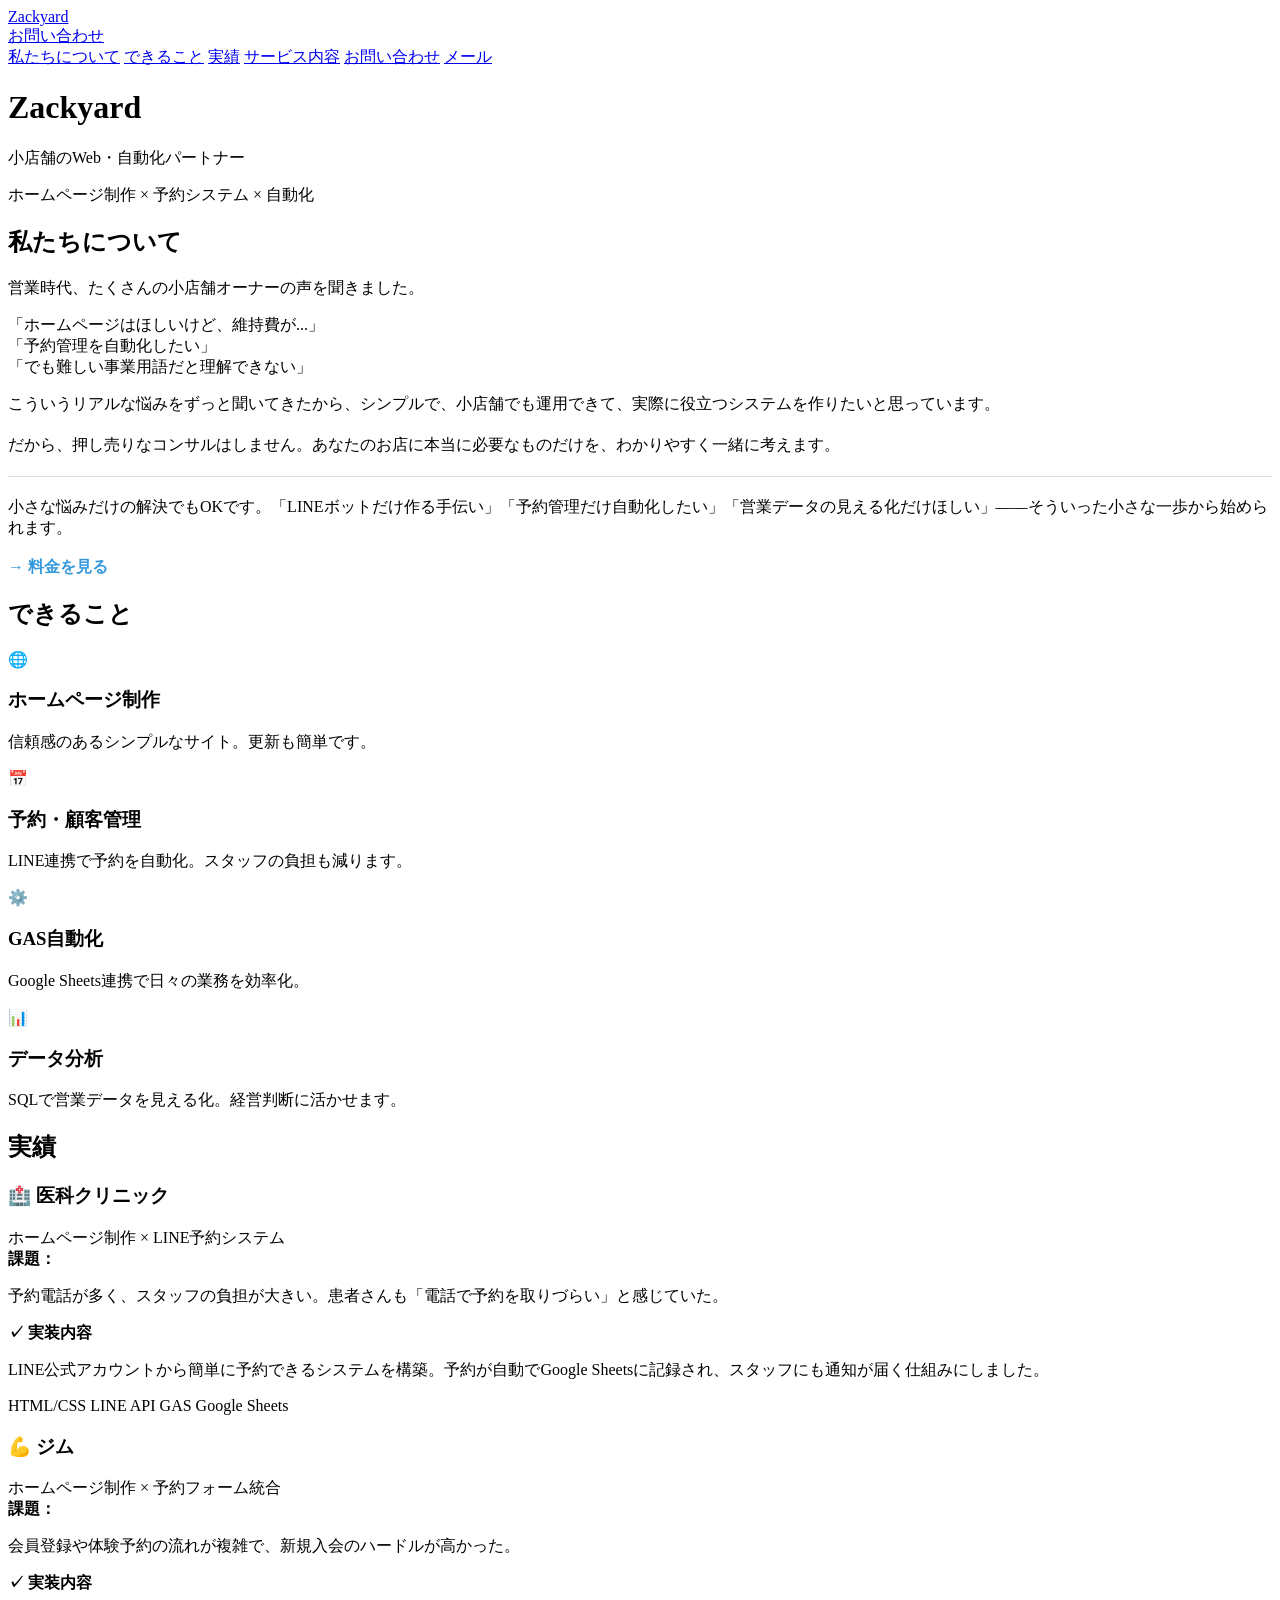
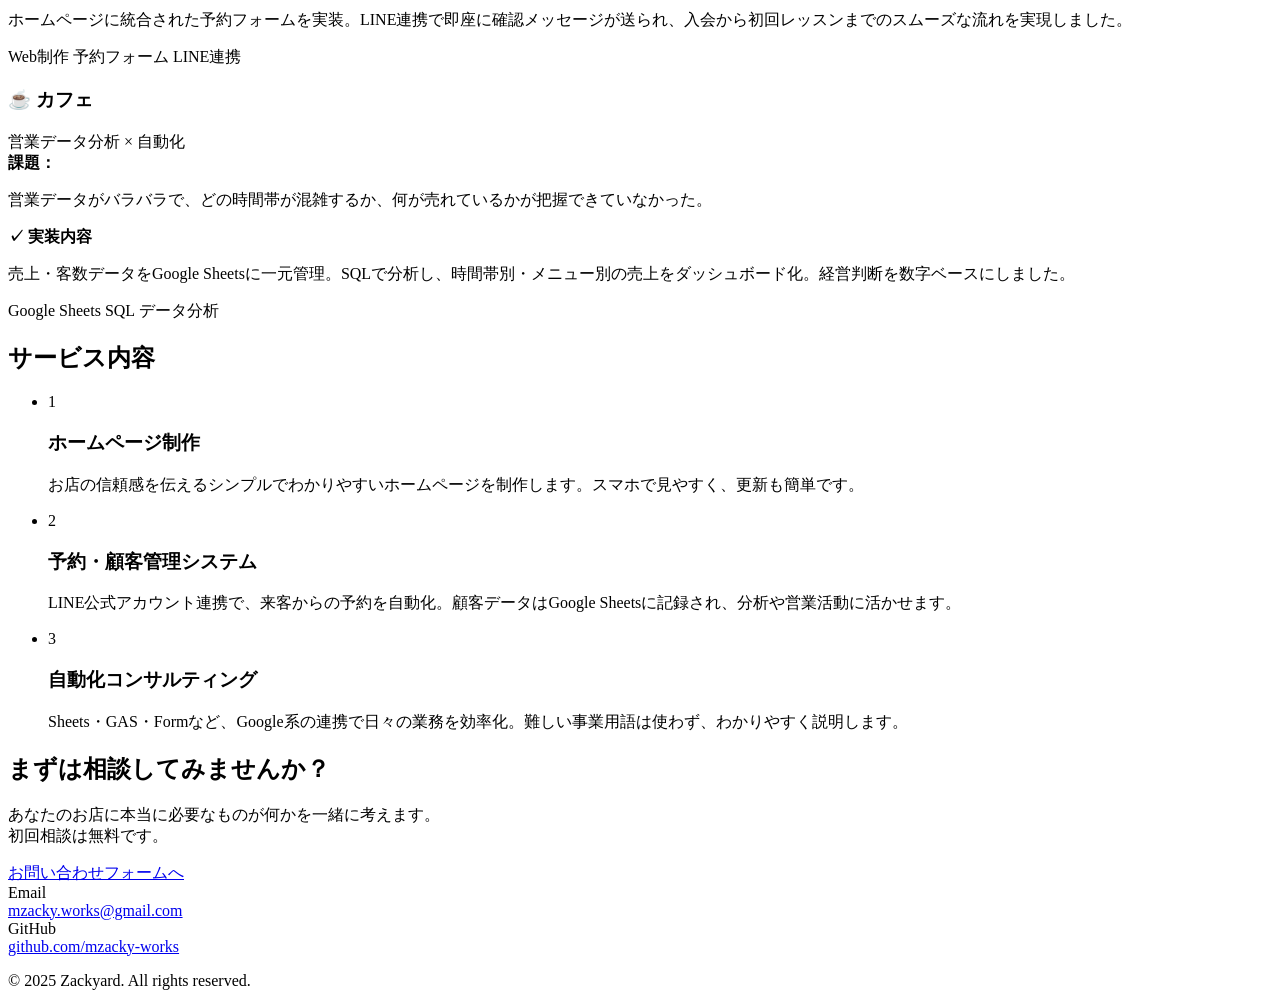
==== contact.html @ 17615772 "Add files via upload" ====
<!DOCTYPE html>
<html lang="ja">
<head>
    <meta charset="UTF-8">
    <meta name="viewport" content="width=device-width, initial-scale=1.0">
    <title>Zackyard</title>
    
    <meta name="description" content="営業時代に小店舗オーナーの悩みを聞いてきた。だからシンプルで、本当に役立つホームページ制作・予約システム・自動化を提供します。初回相談無料。">
    <meta name="keywords" content="ホームページ制作,予約システム,自動化,小店舗,LINE連携">
    <meta name="robots" content="index, follow">
    <link rel="canonical" href="https://mzacky-works.github.io/zackyard/">
    
    <!-- OGP -->
    <meta property="og:type" content="website">
    <meta property="og:title" content="Zackyard - 小店舗のWeb・自動化パートナー">
    <meta property="og:description" content="営業時代に小店舗オーナーの悩みを聞いてきた。シンプルで本当に役立つホームページ制作・予約システム・自動化を提供します。">
    <meta property="og:url" content="https://mzacky-works.github.io/zackyard/">
    <meta property="og:image" content="https://mzacky-works.github.io/zackyard/og-image.png">
    <meta property="og:site_name" content="Zackyard">
    
    <!-- Twitter -->
    <meta name="twitter:card" content="summary_large_image">
    <meta name="twitter:title" content="Zackyard - 小店舗のWeb・自動化パートナー">
    <meta name="twitter:description" content="営業時代に小店舗オーナーの悩みを聞いてきた。シンプルで本当に役立つホームページ制作・予約システム・自動化を提供します。">
    <meta name="twitter:image" content="https://mzacky-works.github.io/zackyard/og-image.png">
    
    <link rel="preconnect" href="https://fonts.googleapis.com">
    <link rel="preconnect" href="https://fonts.gstatic.com" crossorigin>
    <link href="https://fonts.googleapis.com/css2?family=Noto+Sans+JP:wght@400;500;600;700&display=swap" rel="stylesheet">
    
    <!-- 外部CSS -->
    <link rel="stylesheet" href="css/style.css">
    
    <!-- 構造化マークアップ -->
    <script type="application/ld+json">
    {
      "@context": "https://schema.org",
      "@type": "LocalBusiness",
      "name": "Zackyard",
      "description": "小店舗のWeb・自動化パートナー。ホームページ制作、予約システム、自動化を提供。",
      "url": "https://mzacky-works.github.io/zackyard/",
      "telephone": "",
      "email": "mzacky.works@gmail.com",
      "address": {
        "@type": "PostalAddress",
        "addressCountry": "JP"
      },
      "priceRange": "お問い合わせ",
      "sameAs": [
        "https://github.com/mzacky-works"
      ],
      "knowsAbout": [
        "Web制作",
        "予約システム",
        "自動化",
        "Google Sheets",
        "LINE API"
      ]
    }
    </script>

    <script type="application/ld+json">
    {
      "@context": "https://schema.org",
      "@type": "BreadcrumbList",
      "itemListElement": [
        {
          "@type": "ListItem",
          "position": 1,
          "name": "ホーム",
          "item": "https://mzacky-works.github.io/zackyard/"
        }
      ]
    }
    </script>
</head>
<body>

    <!-- ===== 固定ナビバー ===== -->
    <nav>
        <a href="#" class="nav-logo">Zackyard</a>
        <div class="nav-right">
            <a href="mailto:mzacky.works@gmail.com" class="nav-contact">お問い合わせ</a>
            <div class="hamburger" id="hamburger">
                <span></span>
                <span></span>
                <span></span>
            </div>
        </div>
    </nav>

    <!-- モバイルメニュー -->
    <div class="mobile-menu" id="mobileMenu">
        <a href="#about">私たちについて</a>
        <a href="#skills">できること</a>
        <a href="#works">実績</a>
        <a href="#services">サービス内容</a>
        <a href="contact.html">お問い合わせ</a>
        <a href="mailto:mzacky.works@gmail.com">メール</a>
    </div>

    <header>
        <div class="header-content">
            <h1>Zackyard</h1>
            <p>小店舗のWeb・自動化パートナー</p>
            <p class="sub">ホームページ制作 × 予約システム × 自動化</p>
        </div>
    </header>

    <main>

        <!-- ===== About ===== -->
        <section id="about">
            <h2>私たちについて</h2>
            <div class="about-box">
                <p>
                    営業時代、たくさんの<span class="highlight">小店舗オーナーの声</span>を聞きました。
                </p>

                <div class="pain-points">
                    「ホームページはほしいけど、維持費が...」<br>
                    「予約管理を自動化したい」<br>
                    「でも難しい事業用語だと理解できない」
                </div>

                <p>
                    こういう<span class="highlight">リアルな悩み</span>をずっと聞いてきたから、シンプルで、小店舗でも運用できて、実際に役立つシステムを作りたいと思っています。
                </p>

                <p style="margin-top: 20px;">
                    だから、押し売りなコンサルはしません。<span class="highlight">あなたのお店に本当に必要なものだけを</span>、わかりやすく一緒に考えます。
                </p>

                <p style="margin-top: 20px; padding-top: 20px; border-top: 1px solid #ddd;">
                    <span class="highlight">小さな悩みだけの解決でもOK</span>です。「LINEボットだけ作る手伝い」「予約管理だけ自動化したい」「営業データの見える化だけほしい」——そういった<span class="highlight">小さな一歩</span>から始められます。<br><br>
                    <a href="#pricing" style="color: #3498db; font-weight: 600; text-decoration: none;">→ 料金を見る</a>
                </p>
            </div>
        </section>

        <!-- ===== スキル ===== -->
        <section id="skills">
            <h2>できること</h2>
            <div class="skills-container">
                <div class="skill-item">
                    <div class="skill-icon">🌐</div>
                    <h3>ホームページ制作</h3>
                    <p>信頼感のあるシンプルなサイト。更新も簡単です。</p>
                </div>
                <div class="skill-item">
                    <div class="skill-icon">📅</div>
                    <h3>予約・顧客管理</h3>
                    <p>LINE連携で予約を自動化。スタッフの負担も減ります。</p>
                </div>
                <div class="skill-item">
                    <div class="skill-icon">⚙️</div>
                    <h3>GAS自動化</h3>
                    <p>Google Sheets連携で日々の業務を効率化。</p>
                </div>
                <div class="skill-item">
                    <div class="skill-icon">📊</div>
                    <h3>データ分析</h3>
                    <p>SQLで営業データを見える化。経営判断に活かせます。</p>
                </div>
            </div>
        </section>

        <!-- ===== 実績 ===== -->
        <section id="works">
            <h2>実績</h2>

            <div class="case-study">
                <h3>🏥 医科クリニック</h3>
                <span class="case-label">ホームページ制作 × LINE予約システム</span>

                <div class="case-challenge">
                    <strong>課題：</strong>
                    <p>予約電話が多く、スタッフの負担が大きい。患者さんも「電話で予約を取りづらい」と感じていた。</p>
                </div>

                <div class="case-solution">
                    <strong>✓ 実装内容</strong>
                    <p>LINE公式アカウントから簡単に予約できるシステムを構築。予約が自動でGoogle Sheetsに記録され、スタッフにも通知が届く仕組みにしました。</p>
                </div>

                <div class="tech-tags">
                    <span class="tech-tag">HTML/CSS</span>
                    <span class="tech-tag">LINE API</span>
                    <span class="tech-tag">GAS</span>
                    <span class="tech-tag">Google Sheets</span>
                </div>
            </div>

            <div class="case-study">
                <h3>💪 ジム</h3>
                <span class="case-label">ホームページ制作 × 予約フォーム統合</span>

                <div class="case-challenge">
                    <strong>課題：</strong>
                    <p>会員登録や体験予約の流れが複雑で、新規入会のハードルが高かった。</p>
                </div>

                <div class="case-solution">
                    <strong>✓ 実装内容</strong>
                    <p>ホームページに統合された予約フォームを実装。LINE連携で即座に確認メッセージが送られ、入会から初回レッスンまでのスムーズな流れを実現しました。</p>
                </div>

                <div class="tech-tags">
                    <span class="tech-tag">Web制作</span>
                    <span class="tech-tag">予約フォーム</span>
                    <span class="tech-tag">LINE連携</span>
                </div>
            </div>

            <div class="case-study">
                <h3>☕ カフェ</h3>
                <span class="case-label">営業データ分析 × 自動化</span>

                <div class="case-challenge">
                    <strong>課題：</strong>
                    <p>営業データがバラバラで、どの時間帯が混雑するか、何が売れているかが把握できていなかった。</p>
                </div>

                <div class="case-solution">
                    <strong>✓ 実装内容</strong>
                    <p>売上・客数データをGoogle Sheetsに一元管理。SQLで分析し、時間帯別・メニュー別の売上をダッシュボード化。経営判断を数字ベースにしました。</p>
                </div>

                <div class="tech-tags">
                    <span class="tech-tag">Google Sheets</span>
                    <span class="tech-tag">SQL</span>
                    <span class="tech-tag">データ分析</span>
                </div>
            </div>

        </section>

        <!-- ===== サービス内容 ===== -->
        <section id="services">
            <h2>サービス内容</h2>
            <ul class="service-list">
                <li>
                    <span class="service-number">1</span>
                    <div class="service-text">
                        <h3>ホームページ制作</h3>
                        <p>お店の信頼感を伝えるシンプルでわかりやすいホームページを制作します。スマホで見やすく、更新も簡単です。</p>
                    </div>
                </li>
                <li>
                    <span class="service-number">2</span>
                    <div class="service-text">
                        <h3>予約・顧客管理システム</h3>
                        <p>LINE公式アカウント連携で、来客からの予約を自動化。顧客データはGoogle Sheetsに記録され、分析や営業活動に活かせます。</p>
                    </div>
                </li>
                <li>
                    <span class="service-number">3</span>
                    <div class="service-text">
                        <h3>自動化コンサルティング</h3>
                        <p>Sheets・GAS・Formなど、Google系の連携で日々の業務を効率化。難しい事業用語は使わず、わかりやすく説明します。</p>
                    </div>
                </li>
            </ul>
        </section>

        <!-- ===== CTA ===== -->
        <div class="cta-box">
            <h2>まずは相談してみませんか？</h2>
            <p>あなたのお店に本当に必要なものが何かを一緒に考えます。<br>初回相談は無料です。</p>
            <a href="contact.html" class="cta-button">お問い合わせフォームへ</a>
        </div>

    </main>

    <footer>
        <div class="footer-content">
            <div class="contact-item">
                <div class="contact-label">Email</div>
                <div class="contact-value"><a href="mailto:mzacky.works@gmail.com">mzacky.works@gmail.com</a></div>
            </div>
            <div class="contact-item">
                <div class="contact-label">GitHub</div>
                <div class="contact-value"><a href="https://github.com/mzacky-works" target="_blank">github.com/mzacky-works</a></div>
            </div>
            <p>© 2025 Zackyard. All rights reserved.</p>
        </div>
    </footer>

    <script>
        // ハンバーガーメニュー機能
        const hamburger = document.getElementById('hamburger');
        const mobileMenu = document.getElementById('mobileMenu');

        hamburger.addEventListener('click', () => {
            hamburger.classList.toggle('active');
            mobileMenu.classList.toggle('active');
        });

        // メニュー項目をクリックしたら閉じる
        const menuLinks = mobileMenu.querySelectorAll('a');
        menuLinks.forEach(link => {
            link.addEventListener('click', () => {
                hamburger.classList.remove('active');
                mobileMenu.classList.remove('active');
            });
        });
    </script>

</body>
</html>
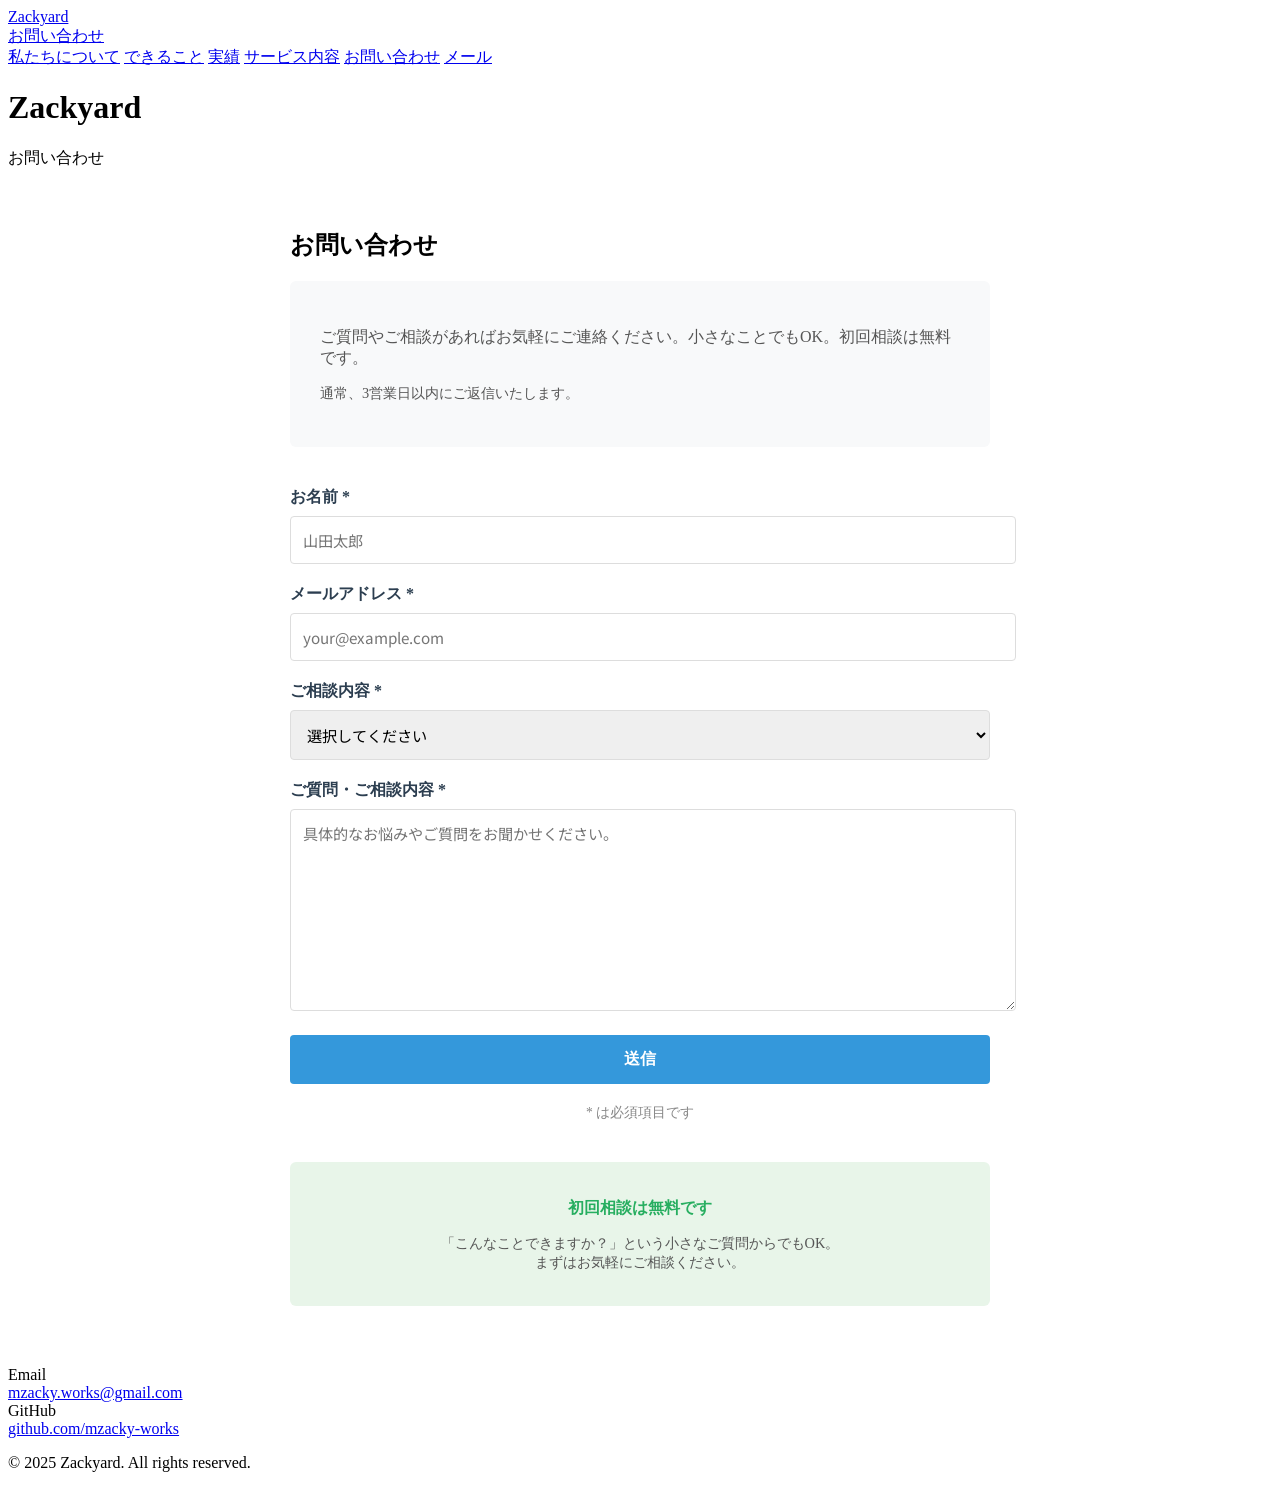
==== commit 7f1b5f2f: "Update contact.html" ====
--- a/contact.html
+++ b/contact.html
@@ -3,26 +3,10 @@
 <head>
     <meta charset="UTF-8">
     <meta name="viewport" content="width=device-width, initial-scale=1.0">
-    <title>Zackyard</title>
+    <title>お問い合わせ - Zackyard</title>
     
-    <meta name="description" content="営業時代に小店舗オーナーの悩みを聞いてきた。だからシンプルで、本当に役立つホームページ制作・予約システム・自動化を提供します。初回相談無料。">
-    <meta name="keywords" content="ホームページ制作,予約システム,自動化,小店舗,LINE連携">
+    <meta name="description" content="Zackyard へのお問い合わせフォーム。ホームページ制作、予約システム、自動化についてのご質問やご相談をお受けしています。">
     <meta name="robots" content="index, follow">
-    <link rel="canonical" href="https://mzacky-works.github.io/zackyard/">
-    
-    <!-- OGP -->
-    <meta property="og:type" content="website">
-    <meta property="og:title" content="Zackyard - 小店舗のWeb・自動化パートナー">
-    <meta property="og:description" content="営業時代に小店舗オーナーの悩みを聞いてきた。シンプルで本当に役立つホームページ制作・予約システム・自動化を提供します。">
-    <meta property="og:url" content="https://mzacky-works.github.io/zackyard/">
-    <meta property="og:image" content="https://mzacky-works.github.io/zackyard/og-image.png">
-    <meta property="og:site_name" content="Zackyard">
-    
-    <!-- Twitter -->
-    <meta name="twitter:card" content="summary_large_image">
-    <meta name="twitter:title" content="Zackyard - 小店舗のWeb・自動化パートナー">
-    <meta name="twitter:description" content="営業時代に小店舗オーナーの悩みを聞いてきた。シンプルで本当に役立つホームページ制作・予約システム・自動化を提供します。">
-    <meta name="twitter:image" content="https://mzacky-works.github.io/zackyard/og-image.png">
     
     <link rel="preconnect" href="https://fonts.googleapis.com">
     <link rel="preconnect" href="https://fonts.gstatic.com" crossorigin>
@@ -30,55 +14,12 @@
     
     <!-- 外部CSS -->
     <link rel="stylesheet" href="css/style.css">
-    
-    <!-- 構造化マークアップ -->
-    <script type="application/ld+json">
-    {
-      "@context": "https://schema.org",
-      "@type": "LocalBusiness",
-      "name": "Zackyard",
-      "description": "小店舗のWeb・自動化パートナー。ホームページ制作、予約システム、自動化を提供。",
-      "url": "https://mzacky-works.github.io/zackyard/",
-      "telephone": "",
-      "email": "mzacky.works@gmail.com",
-      "address": {
-        "@type": "PostalAddress",
-        "addressCountry": "JP"
-      },
-      "priceRange": "お問い合わせ",
-      "sameAs": [
-        "https://github.com/mzacky-works"
-      ],
-      "knowsAbout": [
-        "Web制作",
-        "予約システム",
-        "自動化",
-        "Google Sheets",
-        "LINE API"
-      ]
-    }
-    </script>
-
-    <script type="application/ld+json">
-    {
-      "@context": "https://schema.org",
-      "@type": "BreadcrumbList",
-      "itemListElement": [
-        {
-          "@type": "ListItem",
-          "position": 1,
-          "name": "ホーム",
-          "item": "https://mzacky-works.github.io/zackyard/"
-        }
-      ]
-    }
-    </script>
 </head>
 <body>
 
     <!-- ===== 固定ナビバー ===== -->
     <nav>
-        <a href="#" class="nav-logo">Zackyard</a>
+        <a href="index.html" class="nav-logo">Zackyard</a>
         <div class="nav-right">
             <a href="mailto:mzacky.works@gmail.com" class="nav-contact">お問い合わせ</a>
             <div class="hamburger" id="hamburger">
@@ -91,10 +32,10 @@
 
     <!-- モバイルメニュー -->
     <div class="mobile-menu" id="mobileMenu">
-        <a href="#about">私たちについて</a>
-        <a href="#skills">できること</a>
-        <a href="#works">実績</a>
-        <a href="#services">サービス内容</a>
+        <a href="index.html#about">私たちについて</a>
+        <a href="index.html#skills">できること</a>
+        <a href="index.html#works">実績</a>
+        <a href="index.html#services">サービス内容</a>
         <a href="contact.html">お問い合わせ</a>
         <a href="mailto:mzacky.works@gmail.com">メール</a>
     </div>
@@ -102,173 +43,70 @@
     <header>
         <div class="header-content">
             <h1>Zackyard</h1>
-            <p>小店舗のWeb・自動化パートナー</p>
-            <p class="sub">ホームページ制作 × 予約システム × 自動化</p>
+            <p>お問い合わせ</p>
         </div>
     </header>
 
     <main>
 
-        <!-- ===== About ===== -->
-        <section id="about">
-            <h2>私たちについて</h2>
-            <div class="about-box">
-                <p>
-                    営業時代、たくさんの<span class="highlight">小店舗オーナーの声</span>を聞きました。
+        <!-- ===== お問い合わせフォーム ===== -->
+        <section style="max-width: 700px; margin: 60px auto; padding: 0 20px;">
+            <h2>お問い合わせ</h2>
+            
+            <div style="background: #f8f9fa; padding: 30px; border-radius: 6px; margin-bottom: 40px;">
+                <p style="color: #555; margin-bottom: 15px;">
+                    ご質問やご相談があればお気軽にご連絡ください。小さなことでもOK。初回相談は無料です。
                 </p>
+                <p style="color: #555; font-size: 0.9rem;">
+                    通常、3営業日以内にご返信いたします。
+                </p>
+            </div>
 
-                <div class="pain-points">
-                    「ホームページはほしいけど、維持費が...」<br>
-                    「予約管理を自動化したい」<br>
-                    「でも難しい事業用語だと理解できない」
+            <form action="https://formspree.io/f/xqevnelo" method="POST">
+                <div style="margin-bottom: 20px;">
+                    <label for="name" style="display: block; margin-bottom: 8px; font-weight: 600; color: #2c3e50;">お名前 *</label>
+                    <input type="text" id="name" name="name" placeholder="山田太郎" required style="width: 100%; padding: 12px; border: 1px solid #ddd; border-radius: 4px; font-size: 0.95rem; font-family: 'Noto Sans JP', sans-serif;">
                 </div>
 
-                <p>
-                    こういう<span class="highlight">リアルな悩み</span>をずっと聞いてきたから、シンプルで、小店舗でも運用できて、実際に役立つシステムを作りたいと思っています。
+                <div style="margin-bottom: 20px;">
+                    <label for="email" style="display: block; margin-bottom: 8px; font-weight: 600; color: #2c3e50;">メールアドレス *</label>
+                    <input type="email" id="email" name="email" placeholder="your@example.com" required style="width: 100%; padding: 12px; border: 1px solid #ddd; border-radius: 4px; font-size: 0.95rem; font-family: 'Noto Sans JP', sans-serif;">
+                </div>
+
+                <div style="margin-bottom: 20px;">
+                    <label for="service" style="display: block; margin-bottom: 8px; font-weight: 600; color: #2c3e50;">ご相談内容 *</label>
+                    <select id="service" name="service" required style="width: 100%; padding: 12px; border: 1px solid #ddd; border-radius: 4px; font-size: 0.95rem; font-family: 'Noto Sans JP', sans-serif;">
+                        <option value="">選択してください</option>
+                        <option value="Webサイトの制作について相談したい">Webサイトの制作について相談したい</option>
+                        <option value="見積もりについて相談したい">見積もりについて相談したい</option>
+                        <option value="チラシや名刺の制作について相談したい">チラシや名刺の制作について相談したい</option>
+                        <option value="広告の運用について相談したい">業務の自動化/効率化について相談したい</option>
+                        <option value="その他のお問い合わせ">その他のお問い合わせ</option>
+                    </select>
+                </div>
+
+                <div style="margin-bottom: 20px;">
+                    <label for="message" style="display: block; margin-bottom: 8px; font-weight: 600; color: #2c3e50;">ご質問・ご相談内容 *</label>
+                    <textarea id="message" name="message" placeholder="具体的なお悩みやご質問をお聞かせください。" rows="8" required style="width: 100%; padding: 12px; border: 1px solid #ddd; border-radius: 4px; font-size: 0.95rem; font-family: 'Noto Sans JP', sans-serif;"></textarea>
+                </div>
+
+                <button type="submit" style="background: #3498db; color: white; padding: 14px 40px; border-radius: 4px; font-weight: 600; border: none; cursor: pointer; width: 100%; font-size: 1rem; transition: background 0.3s;">送信</button>
+
+                <p style="margin-top: 20px; font-size: 0.85rem; color: #888; text-align: center;">
+                    * は必須項目です
                 </p>
+            </form>
 
-                <p style="margin-top: 20px;">
-                    だから、押し売りなコンサルはしません。<span class="highlight">あなたのお店に本当に必要なものだけを</span>、わかりやすく一緒に考えます。
+            <div style="margin-top: 40px; padding: 20px; background: #e8f5e9; border-radius: 6px; text-align: center;">
+                <p style="color: #27ae60; margin-bottom: 10px;">
+                    <strong>初回相談は無料です</strong>
                 </p>
-
-                <p style="margin-top: 20px; padding-top: 20px; border-top: 1px solid #ddd;">
-                    <span class="highlight">小さな悩みだけの解決でもOK</span>です。「LINEボットだけ作る手伝い」「予約管理だけ自動化したい」「営業データの見える化だけほしい」——そういった<span class="highlight">小さな一歩</span>から始められます。<br><br>
-                    <a href="#pricing" style="color: #3498db; font-weight: 600; text-decoration: none;">→ 料金を見る</a>
+                <p style="color: #555; font-size: 0.9rem;">
+                    「こんなことできますか？」という小さなご質問からでもOK。<br>
+                    まずはお気軽にご相談ください。
                 </p>
             </div>
         </section>
-
-        <!-- ===== スキル ===== -->
-        <section id="skills">
-            <h2>できること</h2>
-            <div class="skills-container">
-                <div class="skill-item">
-                    <div class="skill-icon">🌐</div>
-                    <h3>ホームページ制作</h3>
-                    <p>信頼感のあるシンプルなサイト。更新も簡単です。</p>
-                </div>
-                <div class="skill-item">
-                    <div class="skill-icon">📅</div>
-                    <h3>予約・顧客管理</h3>
-                    <p>LINE連携で予約を自動化。スタッフの負担も減ります。</p>
-                </div>
-                <div class="skill-item">
-                    <div class="skill-icon">⚙️</div>
-                    <h3>GAS自動化</h3>
-                    <p>Google Sheets連携で日々の業務を効率化。</p>
-                </div>
-                <div class="skill-item">
-                    <div class="skill-icon">📊</div>
-                    <h3>データ分析</h3>
-                    <p>SQLで営業データを見える化。経営判断に活かせます。</p>
-                </div>
-            </div>
-        </section>
-
-        <!-- ===== 実績 ===== -->
-        <section id="works">
-            <h2>実績</h2>
-
-            <div class="case-study">
-                <h3>🏥 医科クリニック</h3>
-                <span class="case-label">ホームページ制作 × LINE予約システム</span>
-
-                <div class="case-challenge">
-                    <strong>課題：</strong>
-                    <p>予約電話が多く、スタッフの負担が大きい。患者さんも「電話で予約を取りづらい」と感じていた。</p>
-                </div>
-
-                <div class="case-solution">
-                    <strong>✓ 実装内容</strong>
-                    <p>LINE公式アカウントから簡単に予約できるシステムを構築。予約が自動でGoogle Sheetsに記録され、スタッフにも通知が届く仕組みにしました。</p>
-                </div>
-
-                <div class="tech-tags">
-                    <span class="tech-tag">HTML/CSS</span>
-                    <span class="tech-tag">LINE API</span>
-                    <span class="tech-tag">GAS</span>
-                    <span class="tech-tag">Google Sheets</span>
-                </div>
-            </div>
-
-            <div class="case-study">
-                <h3>💪 ジム</h3>
-                <span class="case-label">ホームページ制作 × 予約フォーム統合</span>
-
-                <div class="case-challenge">
-                    <strong>課題：</strong>
-                    <p>会員登録や体験予約の流れが複雑で、新規入会のハードルが高かった。</p>
-                </div>
-
-                <div class="case-solution">
-                    <strong>✓ 実装内容</strong>
-                    <p>ホームページに統合された予約フォームを実装。LINE連携で即座に確認メッセージが送られ、入会から初回レッスンまでのスムーズな流れを実現しました。</p>
-                </div>
-
-                <div class="tech-tags">
-                    <span class="tech-tag">Web制作</span>
-                    <span class="tech-tag">予約フォーム</span>
-                    <span class="tech-tag">LINE連携</span>
-                </div>
-            </div>
-
-            <div class="case-study">
-                <h3>☕ カフェ</h3>
-                <span class="case-label">営業データ分析 × 自動化</span>
-
-                <div class="case-challenge">
-                    <strong>課題：</strong>
-                    <p>営業データがバラバラで、どの時間帯が混雑するか、何が売れているかが把握できていなかった。</p>
-                </div>
-
-                <div class="case-solution">
-                    <strong>✓ 実装内容</strong>
-                    <p>売上・客数データをGoogle Sheetsに一元管理。SQLで分析し、時間帯別・メニュー別の売上をダッシュボード化。経営判断を数字ベースにしました。</p>
-                </div>
-
-                <div class="tech-tags">
-                    <span class="tech-tag">Google Sheets</span>
-                    <span class="tech-tag">SQL</span>
-                    <span class="tech-tag">データ分析</span>
-                </div>
-            </div>
-
-        </section>
-
-        <!-- ===== サービス内容 ===== -->
-        <section id="services">
-            <h2>サービス内容</h2>
-            <ul class="service-list">
-                <li>
-                    <span class="service-number">1</span>
-                    <div class="service-text">
-                        <h3>ホームページ制作</h3>
-                        <p>お店の信頼感を伝えるシンプルでわかりやすいホームページを制作します。スマホで見やすく、更新も簡単です。</p>
-                    </div>
-                </li>
-                <li>
-                    <span class="service-number">2</span>
-                    <div class="service-text">
-                        <h3>予約・顧客管理システム</h3>
-                        <p>LINE公式アカウント連携で、来客からの予約を自動化。顧客データはGoogle Sheetsに記録され、分析や営業活動に活かせます。</p>
-                    </div>
-                </li>
-                <li>
-                    <span class="service-number">3</span>
-                    <div class="service-text">
-                        <h3>自動化コンサルティング</h3>
-                        <p>Sheets・GAS・Formなど、Google系の連携で日々の業務を効率化。難しい事業用語は使わず、わかりやすく説明します。</p>
-                    </div>
-                </li>
-            </ul>
-        </section>
-
-        <!-- ===== CTA ===== -->
-        <div class="cta-box">
-            <h2>まずは相談してみませんか？</h2>
-            <p>あなたのお店に本当に必要なものが何かを一緒に考えます。<br>初回相談は無料です。</p>
-            <a href="contact.html" class="cta-button">お問い合わせフォームへ</a>
-        </div>
 
     </main>
 
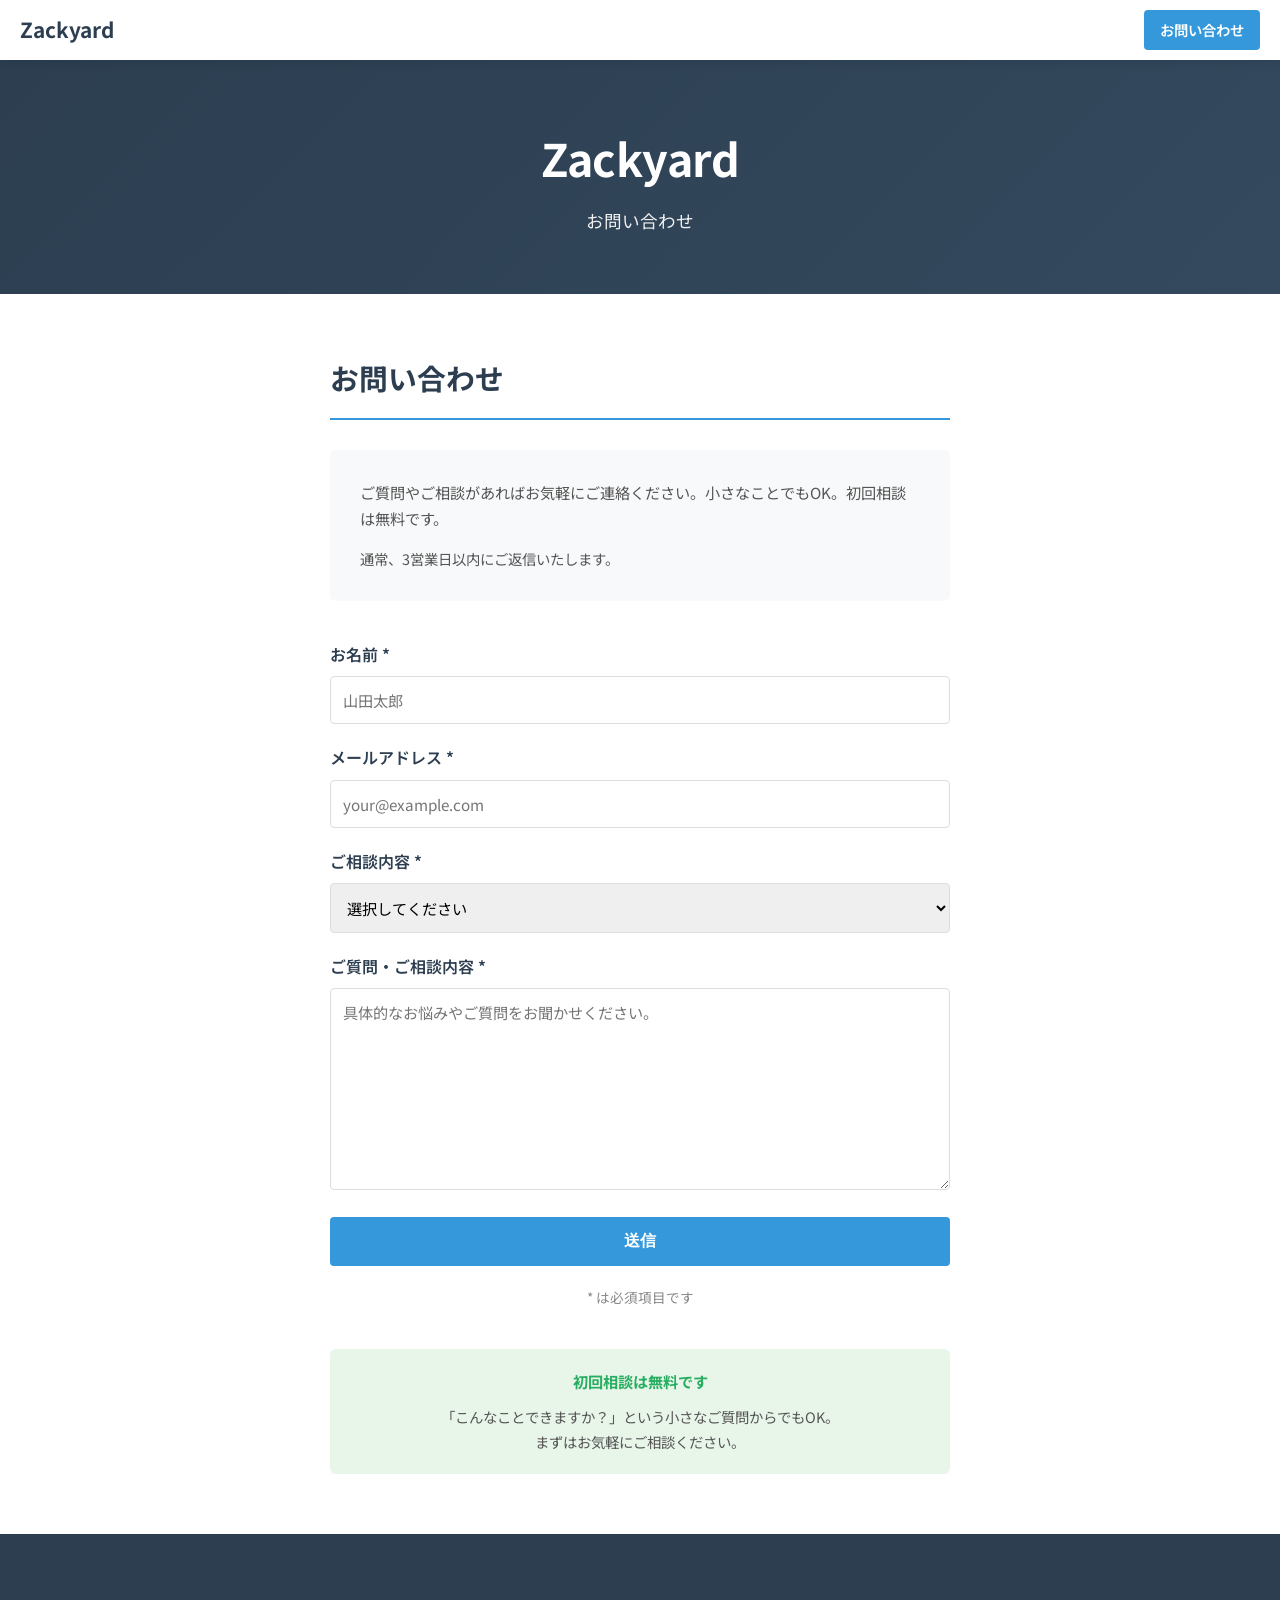
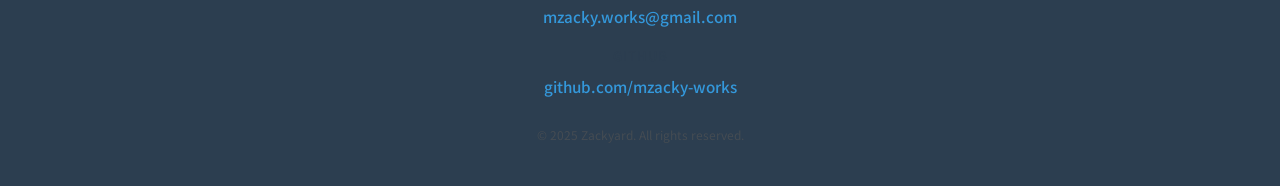
==== commit 49a82d46: "Update contact.html" ====
--- a/contact.html
+++ b/contact.html
@@ -13,7 +13,7 @@
     <link href="https://fonts.googleapis.com/css2?family=Noto+Sans+JP:wght@400;500;600;700&display=swap" rel="stylesheet">
     
     <!-- 外部CSS -->
-    <link rel="stylesheet" href="css/style.css">
+    <link rel="stylesheet" href="./style.css">
 </head>
 <body>
 
--- a/style.css
+++ b/style.css
@@ -0,0 +1,556 @@
+* {
+    margin: 0;
+    padding: 0;
+    box-sizing: border-box;
+}
+
+body {
+    font-family: 'Noto Sans JP', sans-serif;
+    background-color: #ffffff;
+    color: #333;
+    line-height: 1.7;
+}
+
+/* ===== 固定ナビバー ===== */
+nav {
+    position: fixed;
+    top: 0;
+    left: 0;
+    right: 0;
+    background: white;
+    box-shadow: 0 2px 10px rgba(0,0,0,0.1);
+    z-index: 1000;
+    padding: 0 20px;
+    height: 60px;
+    display: flex;
+    align-items: center;
+    justify-content: space-between;
+}
+
+.nav-logo {
+    font-size: 1.3rem;
+    font-weight: 700;
+    color: #2c3e50;
+    text-decoration: none;
+}
+
+.nav-right {
+    display: flex;
+    align-items: center;
+    gap: 20px;
+}
+
+.nav-contact {
+    background: #3498db;
+    color: white;
+    padding: 8px 16px;
+    border-radius: 4px;
+    text-decoration: none;
+    font-weight: 600;
+    font-size: 0.9rem;
+    transition: background 0.3s;
+}
+
+.nav-contact:hover {
+    background: #2980b9;
+}
+
+.hamburger {
+    display: none;
+    flex-direction: column;
+    cursor: pointer;
+    gap: 5px;
+}
+
+.hamburger span {
+    width: 25px;
+    height: 3px;
+    background: #2c3e50;
+    transition: all 0.3s;
+}
+
+/* ハンバーガーアニメーション */
+.hamburger.active span:nth-child(1) {
+    transform: rotate(45deg) translate(8px, 8px);
+}
+
+.hamburger.active span:nth-child(2) {
+    opacity: 0;
+}
+
+.hamburger.active span:nth-child(3) {
+    transform: rotate(-45deg) translate(8px, -8px);
+}
+
+/* モバイルメニュー */
+.mobile-menu {
+    display: none;
+    position: fixed;
+    top: 60px;
+    left: 0;
+    right: 0;
+    background: white;
+    flex-direction: column;
+    padding: 20px;
+    gap: 15px;
+    box-shadow: 0 4px 10px rgba(0,0,0,0.1);
+    z-index: 999;
+}
+
+.mobile-menu.active {
+    display: flex;
+}
+
+.mobile-menu a {
+    color: #2c3e50;
+    text-decoration: none;
+    font-weight: 500;
+    padding: 10px 0;
+    border-bottom: 1px solid #eee;
+}
+
+.mobile-menu a:last-child {
+    border-bottom: none;
+}
+
+/* ===== ヘッダー ===== */
+header {
+    background: linear-gradient(135deg, #2c3e50 0%, #34495e 100%);
+    color: white;
+    padding: 60px 20px 50px;
+    text-align: center;
+    margin-top: 60px;
+}
+
+.header-content h1 {
+    font-size: 2.8rem;
+    font-weight: 700;
+    margin-bottom: 10px;
+    letter-spacing: -0.5px;
+}
+
+.header-content p {
+    font-size: 1.1rem;
+    font-weight: 400;
+    margin-bottom: 8px;
+    opacity: 1;
+    color: #f0f0f0;
+}
+
+.header-content .sub {
+    font-size: 0.9rem;
+    opacity: 0.8;
+    letter-spacing: 1px;
+    color: #f0f0f0;
+}
+
+/* ===== メインコンテンツ ===== */
+main {
+    max-width: 700px;
+    margin: 0 auto;
+    padding: 0 20px;
+    color: #f0f0f0;
+}
+
+section {
+    margin: 60px 0;
+}
+
+h2 {
+    font-size: 1.8rem;
+    font-weight: 700;
+    color: #2c3e50;
+    margin-bottom: 30px;
+    padding-bottom: 15px;
+    border-bottom: 2px solid #3498db;
+}
+
+h3 {
+    font-size: 1.1rem;
+    font-weight: 600;
+    color: #2c3e50;
+    margin-bottom: 10px;
+}
+
+p {
+    color: #555;
+    font-size: 0.95rem;
+}
+
+/* ===== About セクション ===== */
+.about-box {
+    background: #f8f9fa;
+    padding: 30px;
+    border-radius: 6px;
+    border-left: 4px solid #3498db;
+}
+
+.about-box p {
+    margin-bottom: 15px;
+}
+
+.about-box p:last-child {
+    margin-bottom: 0;
+}
+
+.highlight {
+    color: #2c3e50;
+    font-weight: 600;
+}
+
+.pain-points {
+    background: #fff3cd;
+    padding: 15px 20px;
+    margin: 20px 0;
+    border-left: 3px solid #ffc107;
+    border-radius: 4px;
+    font-size: 0.9rem;
+    line-height: 1.8;
+    color: #333;
+}
+
+/* ===== スキルセクション ===== */
+.skills-container {
+    display: grid;
+    grid-template-columns: 1fr 1fr;
+    gap: 20px;
+}
+
+.skill-item {
+    background: #f8f9fa;
+    padding: 20px;
+    border-radius: 6px;
+    border-top: 3px solid #3498db;
+    text-align: center;
+}
+
+.skill-icon {
+    font-size: 2.5rem;
+    margin-bottom: 12px;
+}
+
+.skill-item h3 {
+    font-size: 1rem;
+    margin-bottom: 8px;
+}
+
+.skill-item p {
+    font-size: 0.85rem;
+}
+
+/* ===== 実績セクション ===== */
+.case-study {
+    background: white;
+    padding: 25px;
+    margin-bottom: 25px;
+    border: 1px solid #e0e0e0;
+    border-radius: 6px;
+}
+
+.case-study h3 {
+    margin-bottom: 15px;
+}
+
+.case-label {
+    display: inline-block;
+    background: #3498db;
+    color: white;
+    padding: 4px 12px;
+    border-radius: 3px;
+    font-size: 0.75rem;
+    font-weight: 600;
+    margin-bottom: 12px;
+}
+
+.case-challenge {
+    margin-bottom: 15px;
+}
+
+.case-challenge p {
+    font-size: 0.9rem;
+}
+
+.case-challenge strong {
+    color: #2c3e50;
+    font-weight: 600;
+}
+
+.case-solution {
+    background: #e8f5e9;
+    padding: 15px;
+    border-radius: 4px;
+    margin-bottom: 12px;
+}
+
+.case-solution strong {
+    color: #27ae60;
+    font-weight: 600;
+}
+
+.case-solution p {
+    font-size: 0.9rem;
+}
+
+.tech-tags {
+    display: flex;
+    flex-wrap: wrap;
+    gap: 8px;
+}
+
+.tech-tag {
+    background: #ecf0f1;
+    color: #2c3e50;
+    padding: 4px 10px;
+    border-radius: 3px;
+    font-size: 0.8rem;
+    font-weight: 500;
+    border: 1px solid #bdc3c7;
+}
+
+/* ===== サービス内容 ===== */
+.service-list {
+    list-style: none;
+}
+
+.service-list li {
+    margin-bottom: 25px;
+    padding-left: 0;
+}
+
+.service-number {
+    background: #3498db;
+    color: white;
+    width: 36px;
+    height: 36px;
+    border-radius: 50%;
+    display: inline-flex;
+    align-items: center;
+    justify-content: center;
+    font-weight: 700;
+    font-size: 1.1rem;
+    margin-right: 15px;
+    flex-shrink: 0;
+}
+
+.service-text {
+    display: inline-block;
+    vertical-align: top;
+    width: calc(100% - 60px);
+}
+
+.service-text h3 {
+    margin-bottom: 5px;
+}
+
+.service-text p {
+    font-size: 0.9rem;
+}
+
+/* ===== CTA ===== */
+.cta-box {
+    background: #3498db;
+    color: white;
+    padding: 40px 30px;
+    border-radius: 6px;
+    text-align: center;
+    margin: 60px 0;
+}
+
+.cta-box h2 {
+    color: white;
+    border-bottom: none;
+    margin-bottom: 15px;
+}
+
+.cta-box p {
+    color: white;
+    font-size: 0.95rem;
+    margin-bottom: 20px;
+}
+
+.cta-button {
+    display: inline-block;
+    background: white;
+    color: #3498db;
+    padding: 14px 40px;
+    border-radius: 4px;
+    text-decoration: none;
+    font-weight: 600;
+    font-size: 1rem;
+    transition: all 0.3s;
+    border: none;
+    cursor: pointer;
+}
+
+.cta-button:hover {
+    background: #ecf0f1;
+    transform: translateY(-2px);
+    box-shadow: 0 4px 12px rgba(0,0,0,0.2);
+}
+
+/* ===== フッター ===== */
+footer {
+    background: #2c3e50;
+    color: white;
+    padding: 40px 20px;
+    text-align: center;
+    margin-top: 60px;
+}
+
+.footer-content {
+    max-width: 700px;
+    margin: 0 auto;
+}
+
+.contact-item {
+    margin-bottom: 15px;
+}
+
+.contact-label {
+    font-size: 0.8rem;
+    opacity: 0.7;
+    text-transform: uppercase;
+    letter-spacing: 1px;
+    margin-bottom: 5px;
+}
+
+.contact-value {
+    font-size: 0.95rem;
+    font-weight: 500;
+}
+
+.contact-value a {
+    color: #3498db;
+    text-decoration: none;
+}
+
+.contact-value a:hover {
+    text-decoration: underline;
+}
+
+footer p {
+    font-size: 0.75rem;
+    opacity: 0.6;
+    margin-top: 25px;
+}
+
+/* ===== レスポンシブ ===== */
+@media (max-width: 600px) {
+    nav {
+        padding: 0 15px;
+    }
+
+    header {
+        padding: 40px 15px 35px;
+        margin-top: 60px;
+    }
+
+    .header-content h1 {
+        font-size: 2.2rem;
+    }
+
+    h2 {
+        font-size: 1.4rem;
+    }
+
+    .skills-container {
+        grid-template-columns: 1fr;
+    }
+
+    .about-box,
+    .case-study,
+    .cta-box {
+        padding: 20px;
+    }
+
+    section {
+        margin: 45px 0;
+    }
+
+    main {
+        padding: 0 15px;
+    }
+}
+
+/* ===== Contact フォーム ===== */
+.contact-form-group {
+    margin-bottom: 20px;
+}
+
+.contact-label {
+    display: block;
+    margin-bottom: 8px;
+    font-weight: 600;
+    color: #2c3e50;
+}
+
+.contact-input,
+.contact-select,
+.contact-textarea {
+    width: 100%;
+    padding: 12px;
+    border: 1px solid #ddd;
+    border-radius: 4px;
+    font-size: 0.95rem;
+    font-family: 'Noto Sans JP', sans-serif;
+}
+
+.contact-textarea {
+    resize: vertical;
+}
+
+.contact-button {
+    background: #3498db;
+    color: white;
+    padding: 14px 40px;
+    border-radius: 4px;
+    font-weight: 600;
+    border: none;
+    cursor: pointer;
+    width: 100%;
+    font-size: 1rem;
+    transition: background 0.3s;
+}
+
+.contact-button:hover {
+    background: #2980b9;
+}
+
+.contact-info-box {
+    background: #f8f9fa;
+    padding: 30px;
+    border-radius: 6px;
+    margin-bottom: 40px;
+}
+
+.contact-info-box p {
+    color: #555;
+    margin-bottom: 15px;
+}
+
+.contact-info-box p:last-child {
+    margin-bottom: 0;
+    font-size: 0.9rem;
+}
+
+.contact-free-box {
+    margin-top: 40px;
+    padding: 20px;
+    background: #e8f5e9;
+    border-radius: 6px;
+    text-align: center;
+}
+
+.contact-free-box p {
+    color: #27ae60;
+    margin-bottom: 10px;
+}
+
+.contact-free-box p strong {
+    color: #27ae60;
+}
+
+.contact-free-box p:last-child {
+    color: #555;
+    font-size: 0.9rem;
+}
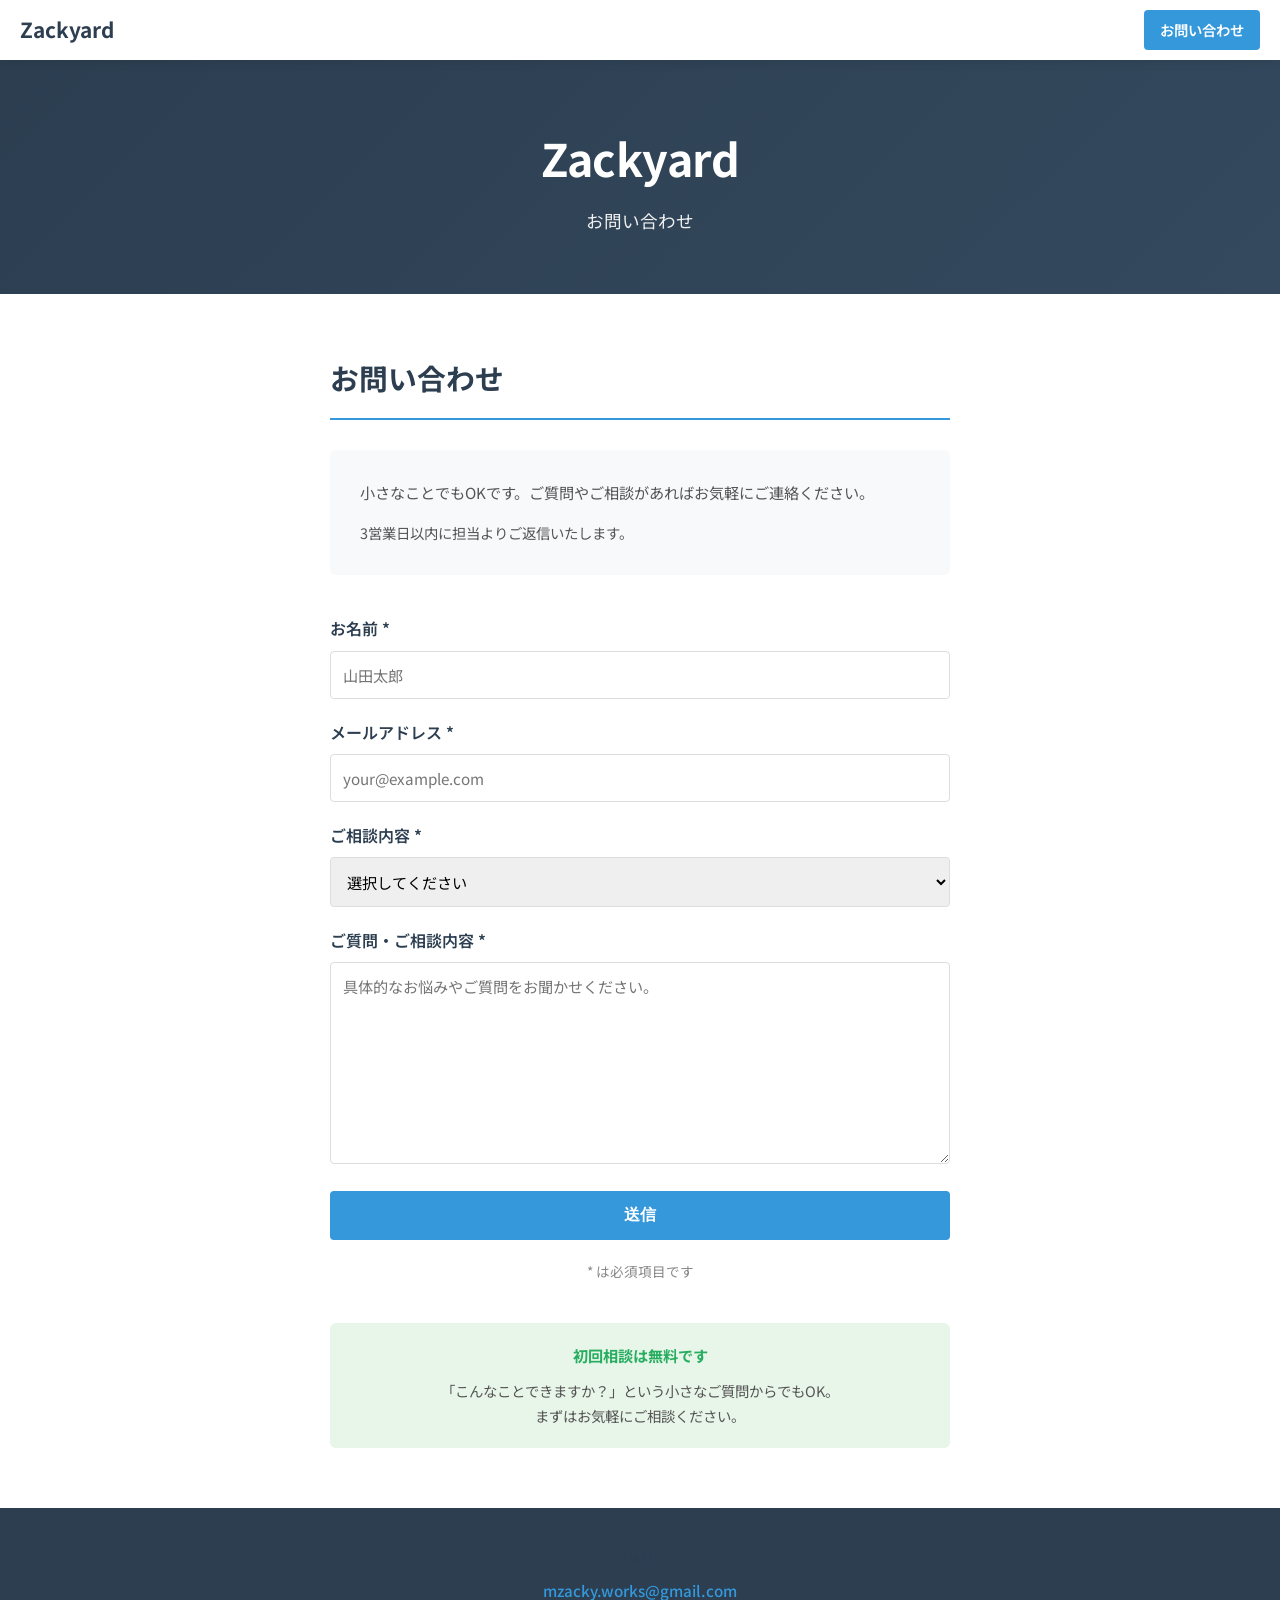
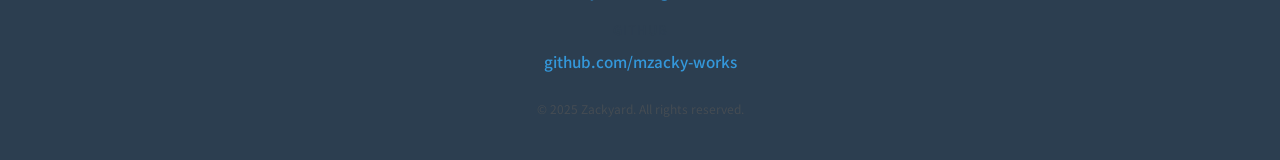
==== commit 03f2b9e6: "Update contact.html" ====
--- a/contact.html
+++ b/contact.html
@@ -55,10 +55,10 @@
             
             <div style="background: #f8f9fa; padding: 30px; border-radius: 6px; margin-bottom: 40px;">
                 <p style="color: #555; margin-bottom: 15px;">
-                    ご質問やご相談があればお気軽にご連絡ください。小さなことでもOK。初回相談は無料です。
+                    小さなことでもOKです。ご質問やご相談があればお気軽にご連絡ください。
                 </p>
                 <p style="color: #555; font-size: 0.9rem;">
-                    通常、3営業日以内にご返信いたします。
+                    3営業日以内に担当よりご返信いたします。
                 </p>
             </div>
 
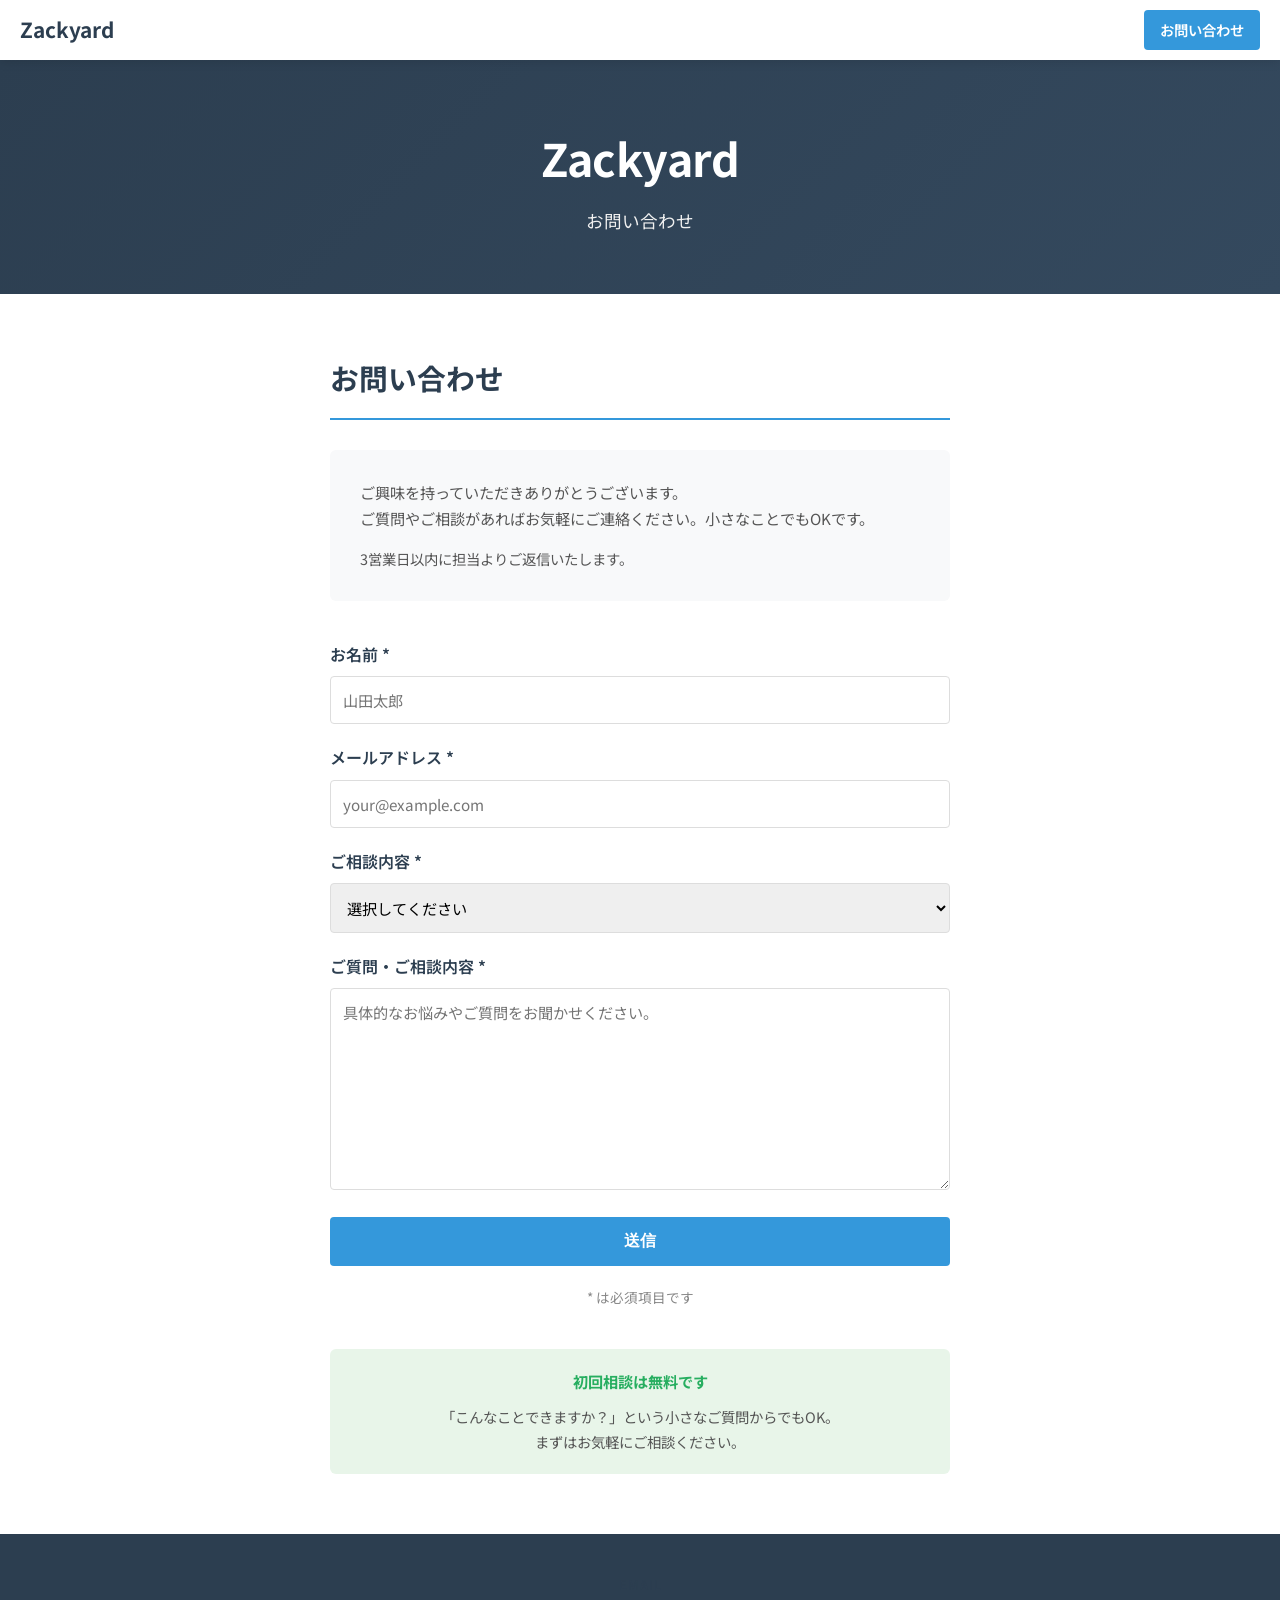
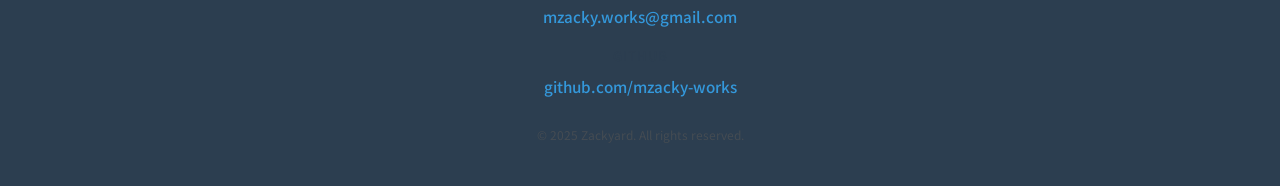
==== commit 8532c4c4: "Update contact.html" ====
--- a/contact.html
+++ b/contact.html
@@ -55,7 +55,8 @@
             
             <div style="background: #f8f9fa; padding: 30px; border-radius: 6px; margin-bottom: 40px;">
                 <p style="color: #555; margin-bottom: 15px;">
-                    小さなことでもOKです。ご質問やご相談があればお気軽にご連絡ください。
+                    ご興味を持っていただきありがとうございます。　<br>
+                    ご質問やご相談があればお気軽にご連絡ください。小さなことでもOKです。
                 </p>
                 <p style="color: #555; font-size: 0.9rem;">
                     3営業日以内に担当よりご返信いたします。
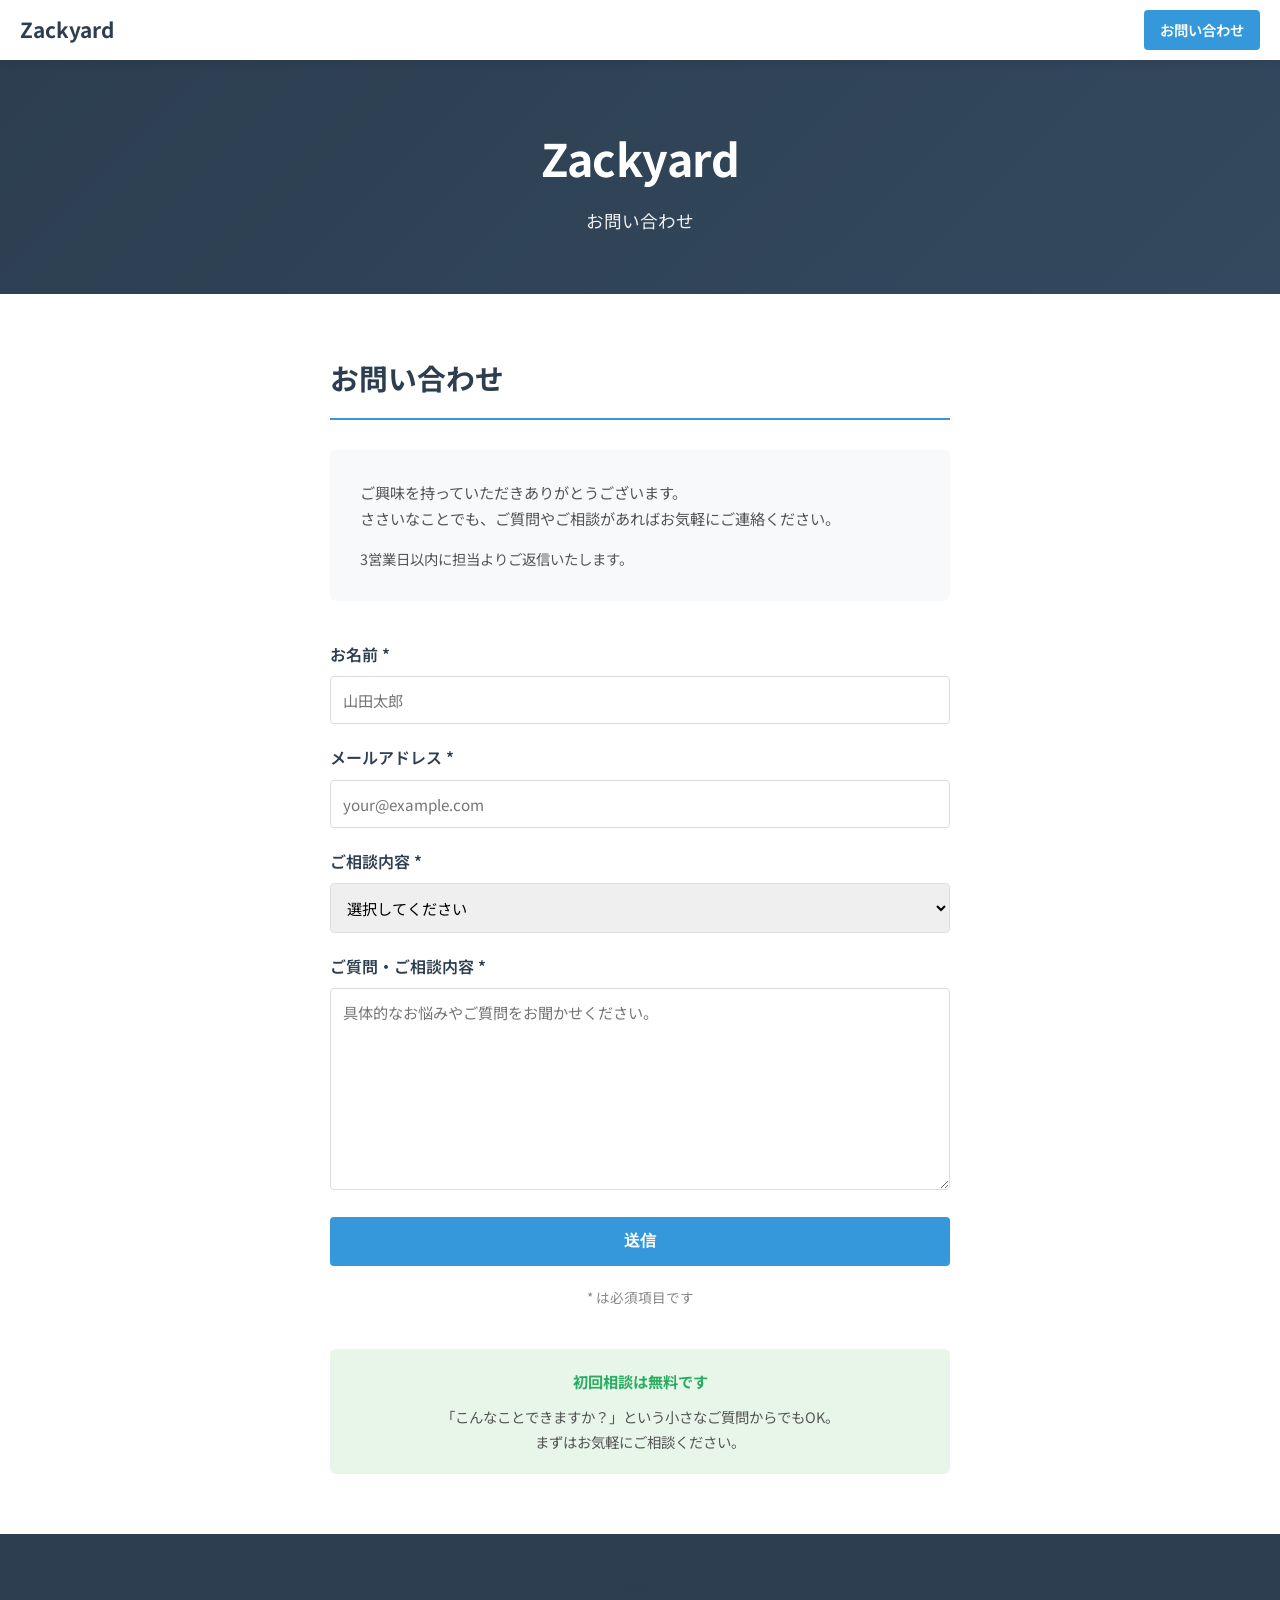
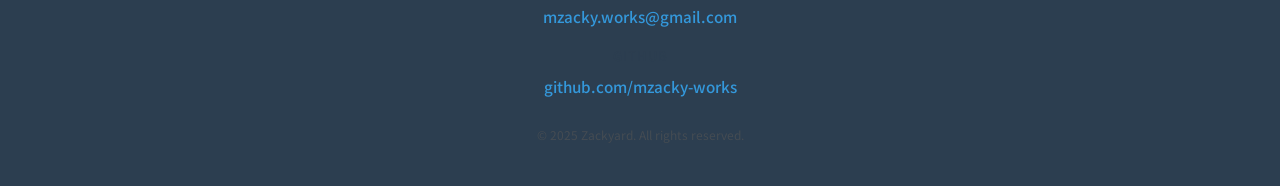
==== commit cd77aaa4: "Update contact.html" ====
--- a/contact.html
+++ b/contact.html
@@ -56,7 +56,7 @@
             <div style="background: #f8f9fa; padding: 30px; border-radius: 6px; margin-bottom: 40px;">
                 <p style="color: #555; margin-bottom: 15px;">
                     ご興味を持っていただきありがとうございます。　<br>
-                    ご質問やご相談があればお気軽にご連絡ください。小さなことでもOKです。
+                    ささいなことでも、ご質問やご相談があればお気軽にご連絡ください。
                 </p>
                 <p style="color: #555; font-size: 0.9rem;">
                     3営業日以内に担当よりご返信いたします。
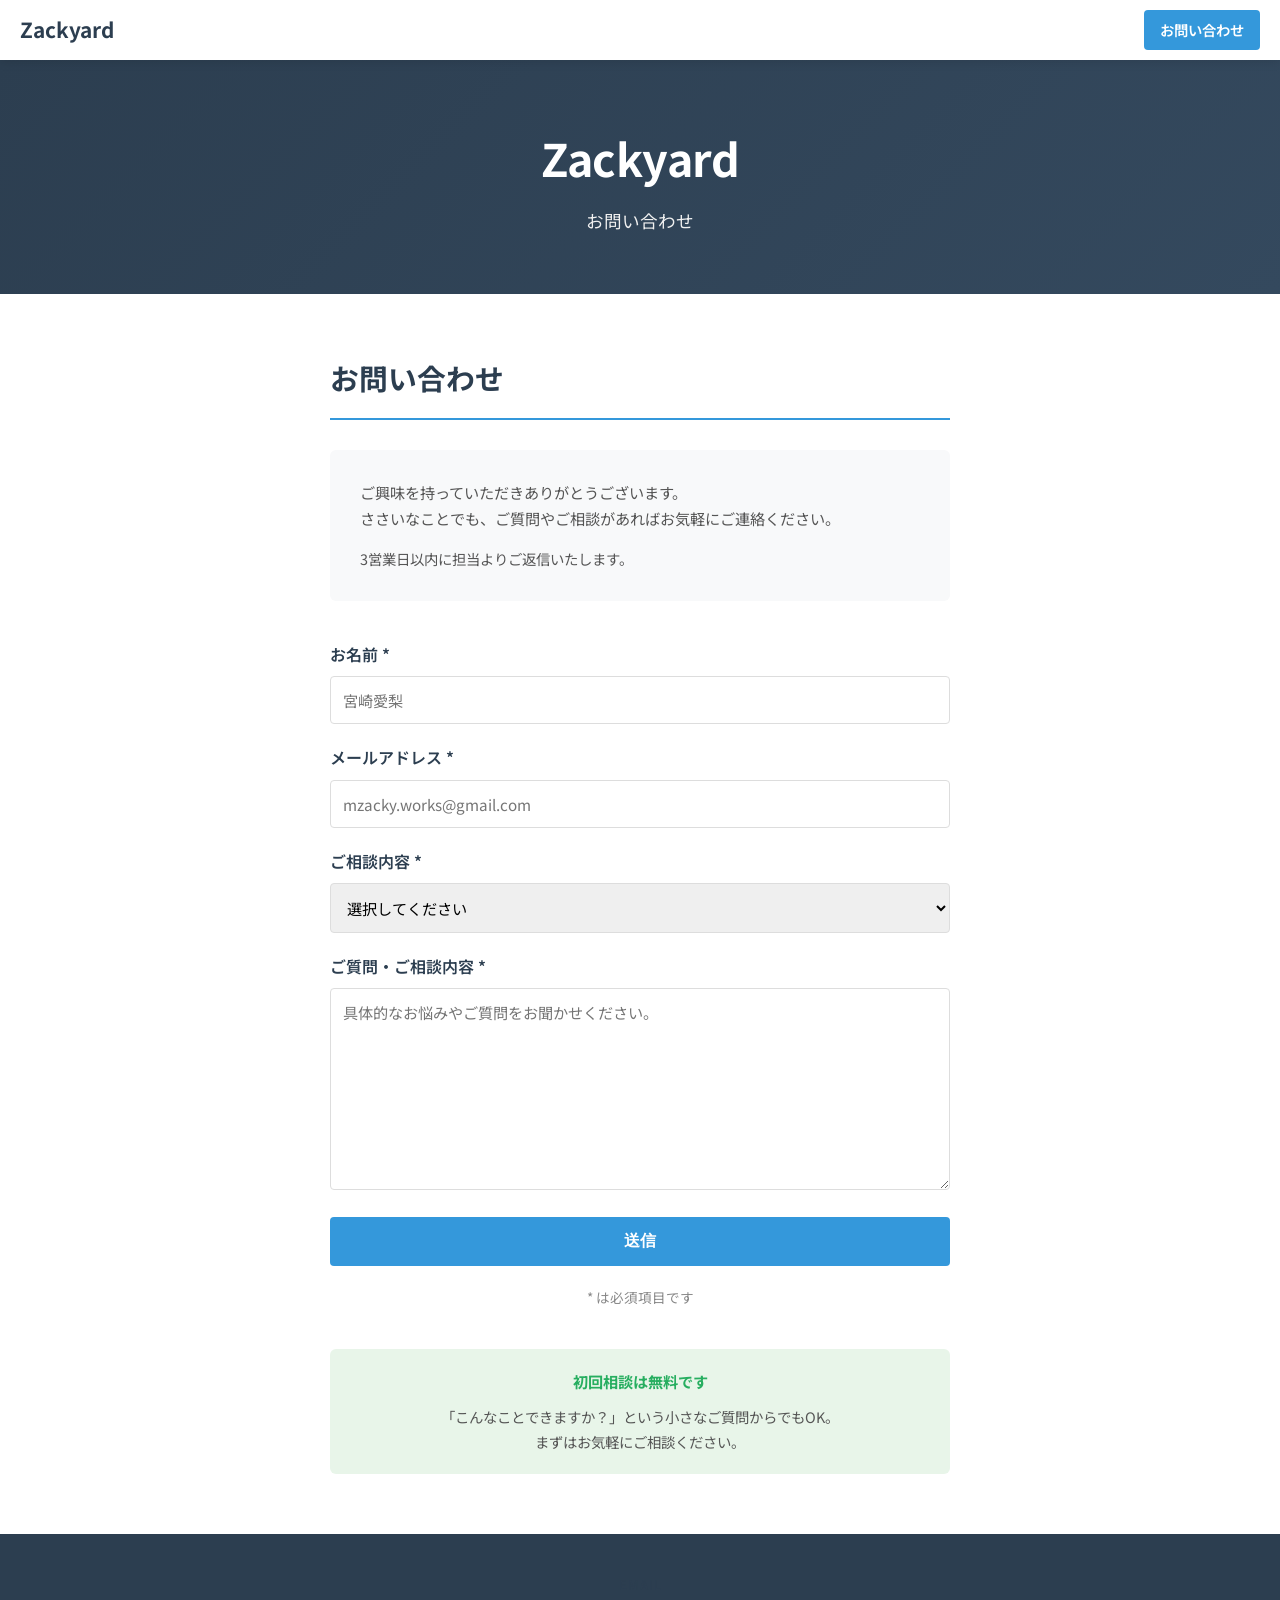
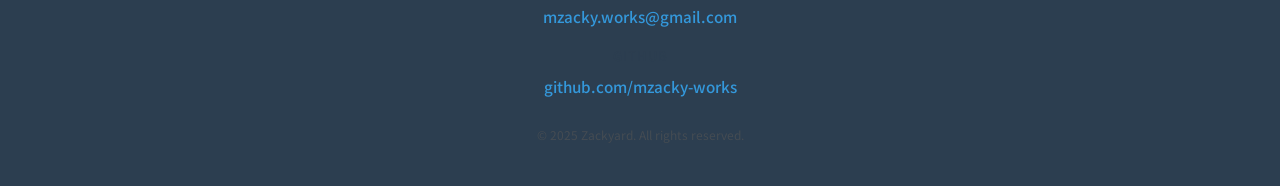
==== commit 4922cc8a: "Update contact.html" ====
--- a/contact.html
+++ b/contact.html
@@ -66,12 +66,12 @@
             <form action="https://formspree.io/f/xqevnelo" method="POST">
                 <div style="margin-bottom: 20px;">
                     <label for="name" style="display: block; margin-bottom: 8px; font-weight: 600; color: #2c3e50;">お名前 *</label>
-                    <input type="text" id="name" name="name" placeholder="山田太郎" required style="width: 100%; padding: 12px; border: 1px solid #ddd; border-radius: 4px; font-size: 0.95rem; font-family: 'Noto Sans JP', sans-serif;">
+                    <input type="text" id="name" name="name" placeholder="宮崎愛梨" required style="width: 100%; padding: 12px; border: 1px solid #ddd; border-radius: 4px; font-size: 0.95rem; font-family: 'Noto Sans JP', sans-serif;">
                 </div>
 
                 <div style="margin-bottom: 20px;">
                     <label for="email" style="display: block; margin-bottom: 8px; font-weight: 600; color: #2c3e50;">メールアドレス *</label>
-                    <input type="email" id="email" name="email" placeholder="your@example.com" required style="width: 100%; padding: 12px; border: 1px solid #ddd; border-radius: 4px; font-size: 0.95rem; font-family: 'Noto Sans JP', sans-serif;">
+                    <input type="email" id="email" name="email" placeholder="mzacky.works@gmail.com" required style="width: 100%; padding: 12px; border: 1px solid #ddd; border-radius: 4px; font-size: 0.95rem; font-family: 'Noto Sans JP', sans-serif;">
                 </div>
 
                 <div style="margin-bottom: 20px;">
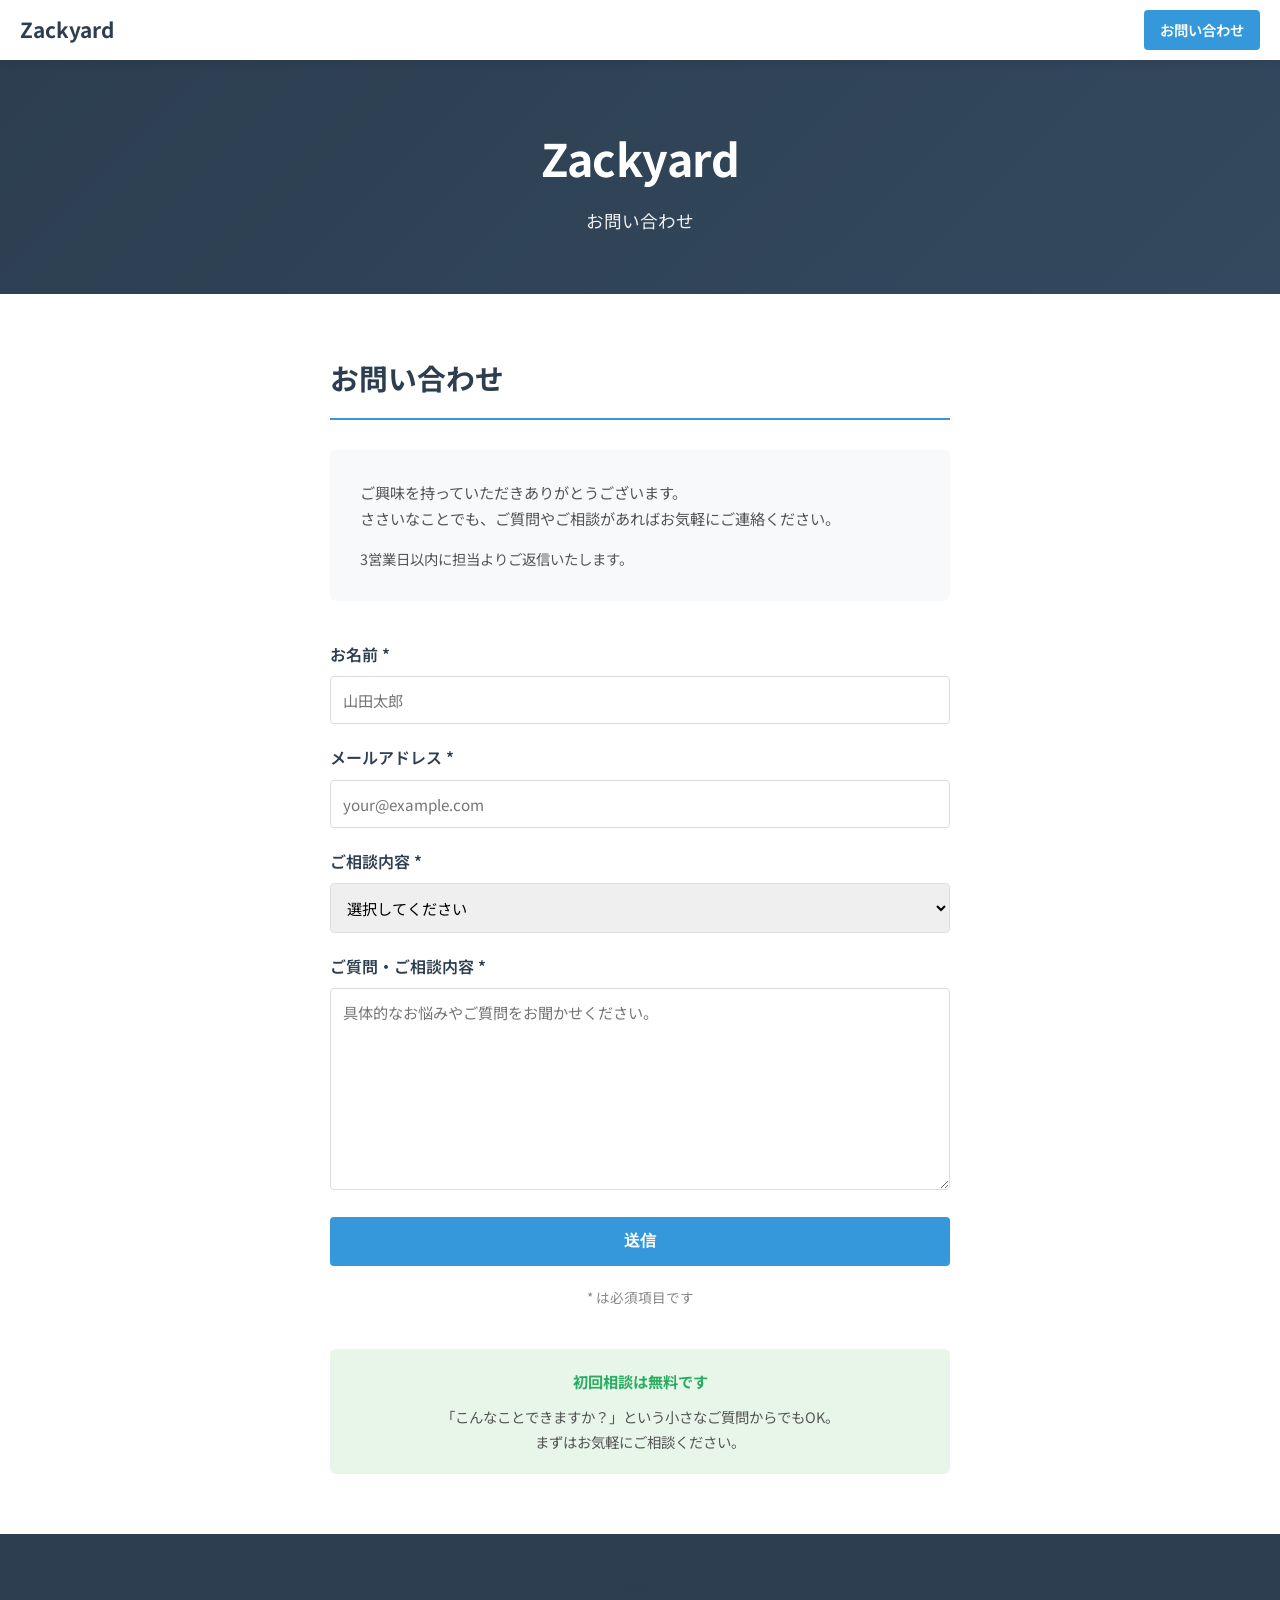
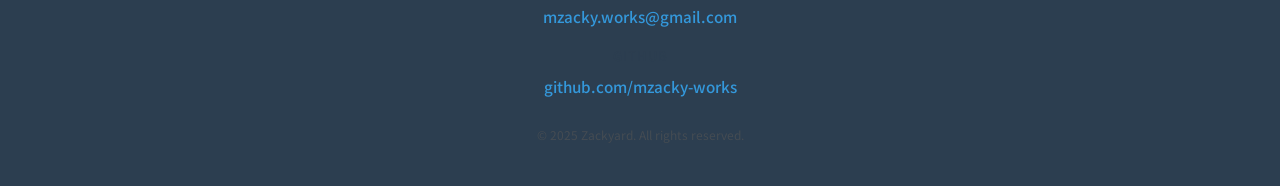
==== commit ad8d3d8e: "Update contact.html" ====
--- a/contact.html
+++ b/contact.html
@@ -66,12 +66,12 @@
             <form action="https://formspree.io/f/xqevnelo" method="POST">
                 <div style="margin-bottom: 20px;">
                     <label for="name" style="display: block; margin-bottom: 8px; font-weight: 600; color: #2c3e50;">お名前 *</label>
-                    <input type="text" id="name" name="name" placeholder="宮崎愛梨" required style="width: 100%; padding: 12px; border: 1px solid #ddd; border-radius: 4px; font-size: 0.95rem; font-family: 'Noto Sans JP', sans-serif;">
+                    <input type="text" id="name" name="name" placeholder="山田太郎" required style="width: 100%; padding: 12px; border: 1px solid #ddd; border-radius: 4px; font-size: 0.95rem; font-family: 'Noto Sans JP', sans-serif;">
                 </div>
 
                 <div style="margin-bottom: 20px;">
                     <label for="email" style="display: block; margin-bottom: 8px; font-weight: 600; color: #2c3e50;">メールアドレス *</label>
-                    <input type="email" id="email" name="email" placeholder="mzacky.works@gmail.com" required style="width: 100%; padding: 12px; border: 1px solid #ddd; border-radius: 4px; font-size: 0.95rem; font-family: 'Noto Sans JP', sans-serif;">
+                    <input type="email" id="email" name="email" placeholder="your@example.com" required style="width: 100%; padding: 12px; border: 1px solid #ddd; border-radius: 4px; font-size: 0.95rem; font-family: 'Noto Sans JP', sans-serif;">
                 </div>
 
                 <div style="margin-bottom: 20px;">
